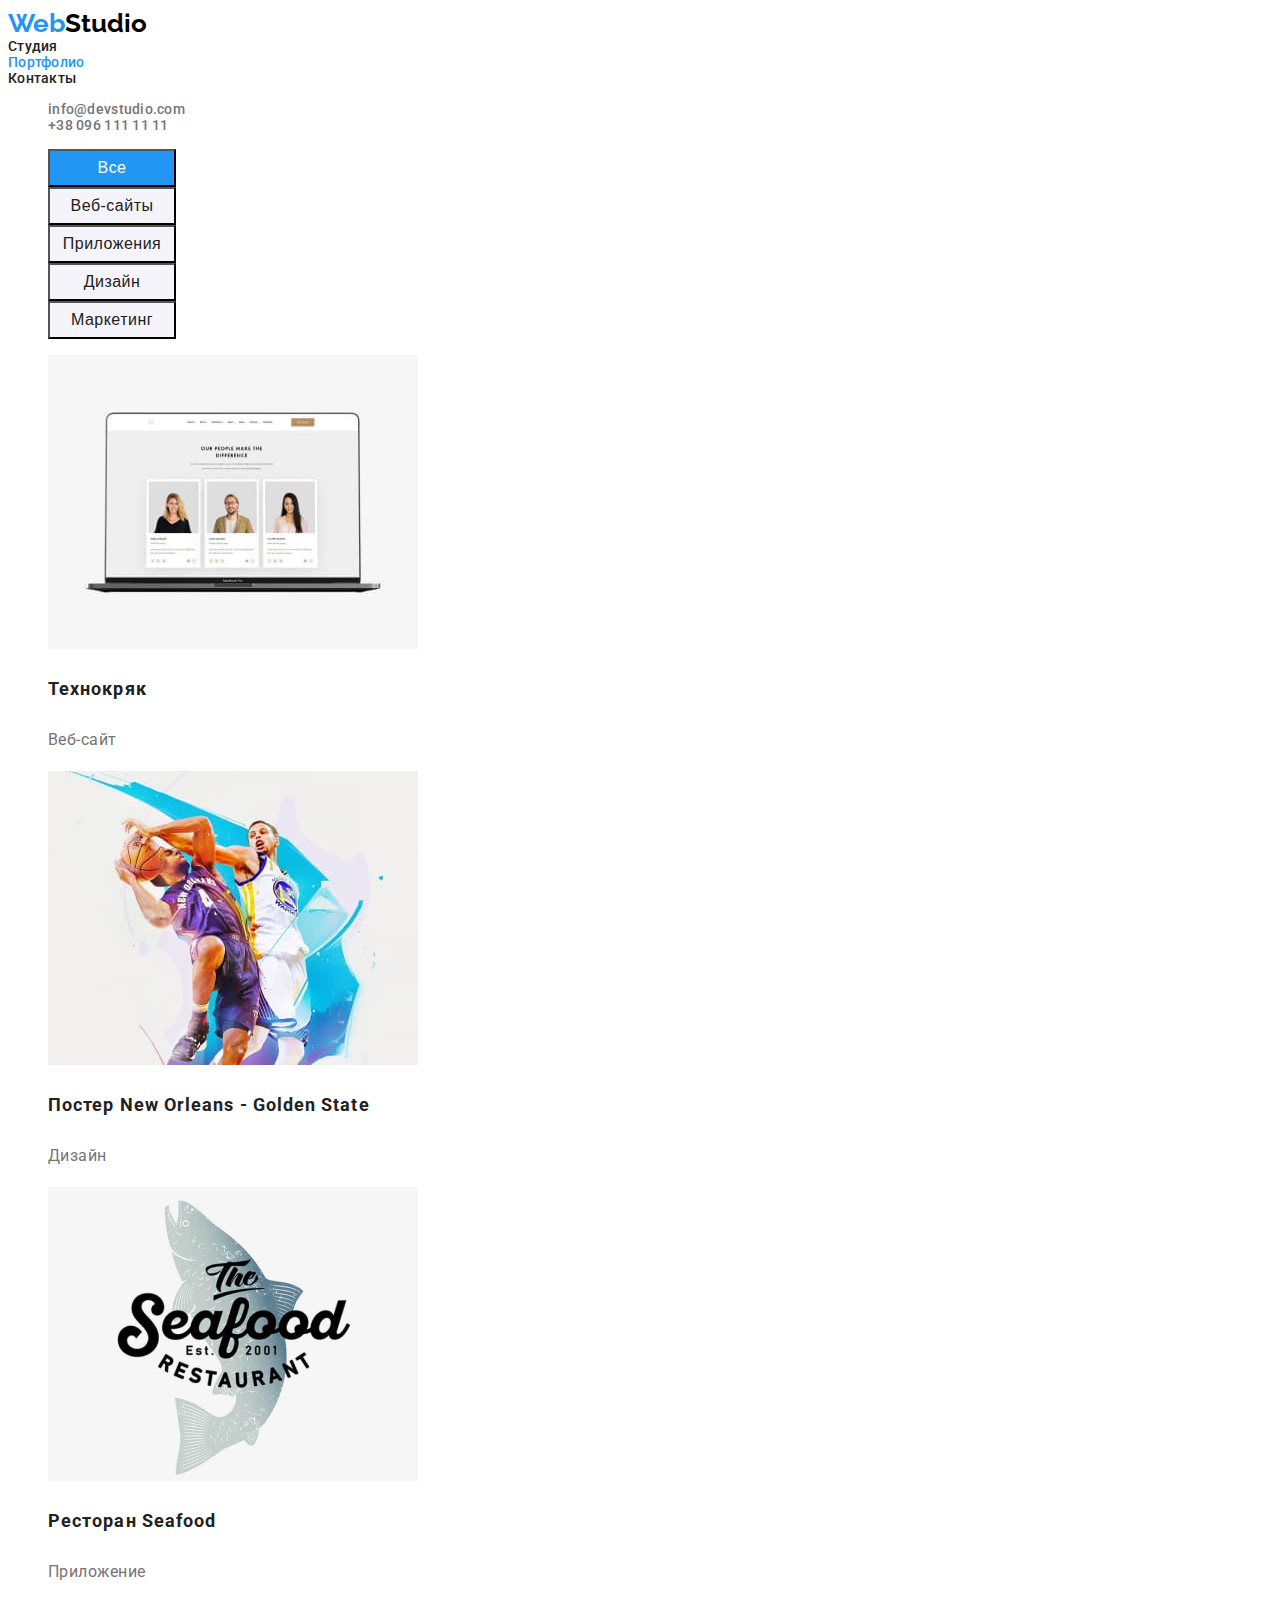
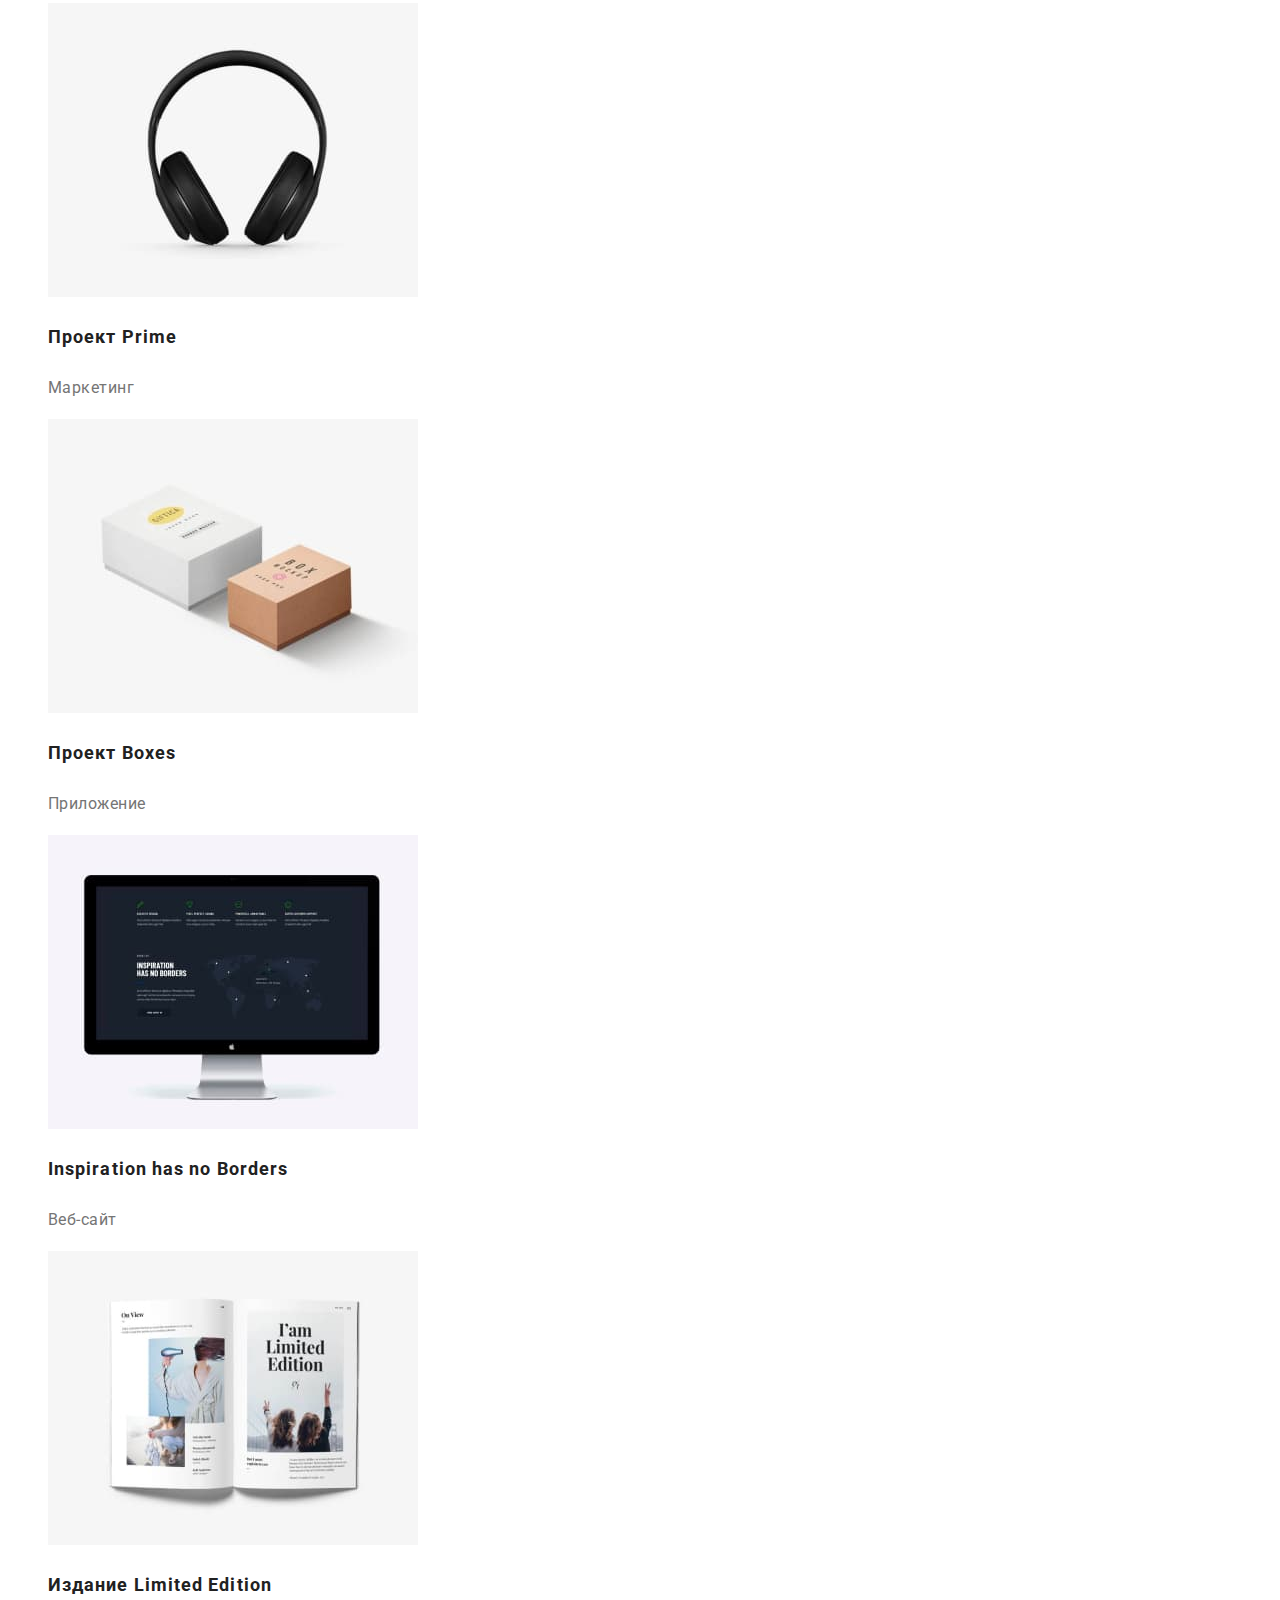
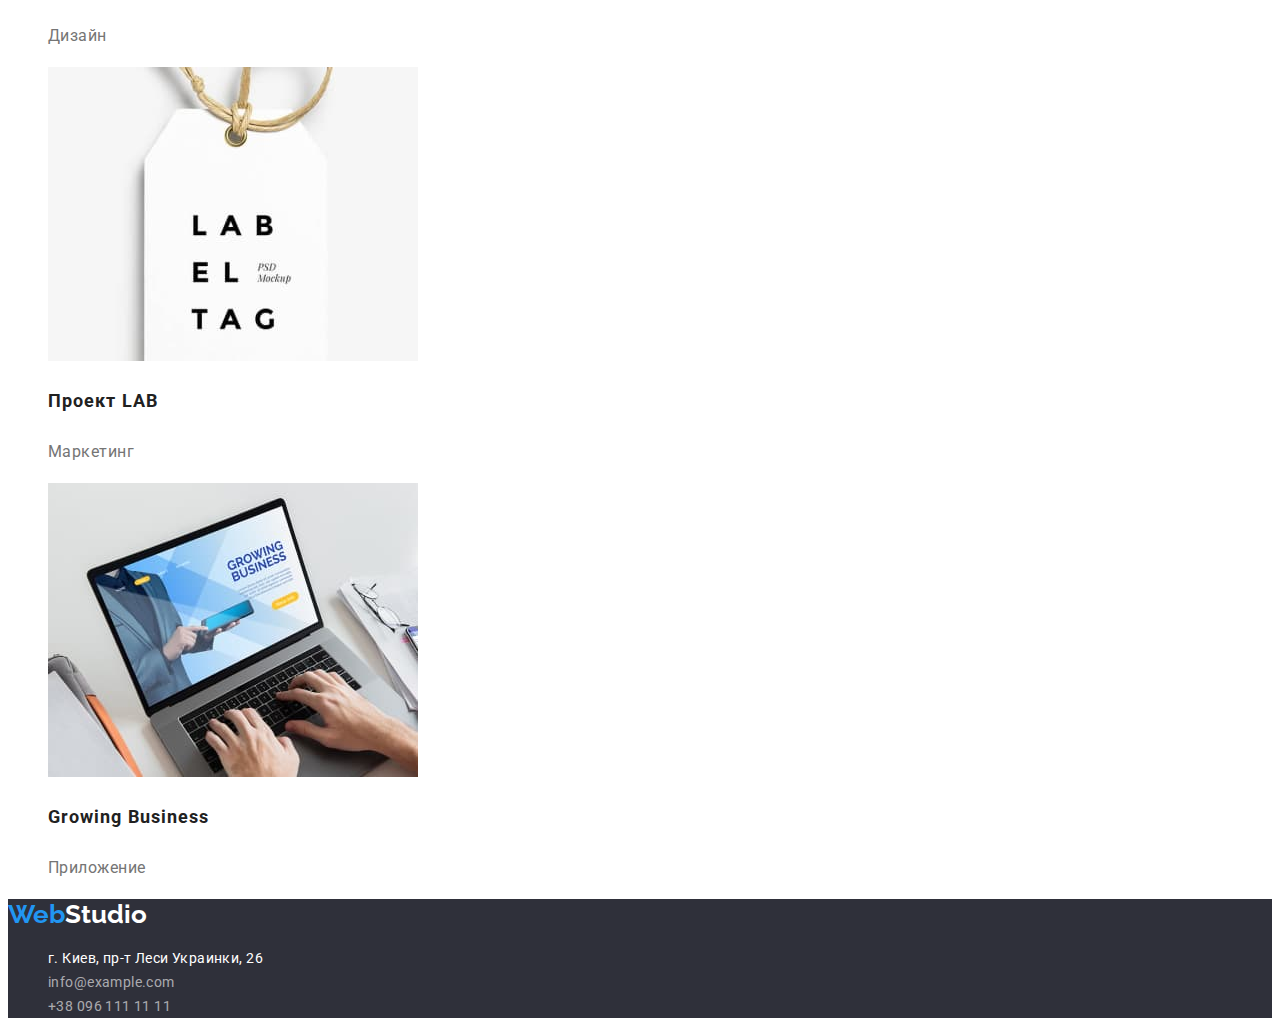
==== portfolio.html @ 12384aa6 "Initial commit" ====
<!DOCTYPE html>
<html lang="en">

<head>
    <meta charset="UTF-8">
    <meta http-equiv="X-UA-Compatible" content="IE=edge">
    <meta name="viewport" content="width=device-width, initial-scale=1.0">
    <title>Portfolio</title>
    <link rel="stylesheet" href="./css/styles.css" />
    <link rel="preconnect" href="https://fonts.googleapis.com">
    <link rel="preconnect" href="https://fonts.gstatic.com" crossorigin>
    <link href="https://fonts.googleapis.com/css2?family=Raleway:wght@700&family=Roboto:wght@400;500;700;900&display=swap"
        rel="stylesheet">
</head>

<body class="body">
    <!-- Навигационная панель -->
    <header>
        <nav>
            <a href="index.html" class="logo-header">
                <span class="logo-header-half1">Web</span><span class="logo-header-half2">Studio</span>
            </a>
            <ul class="nav-list">
                <li>
                    <a href="index.html" class="nav-item">Студия</a>
                </li>
                <li>
                    <a href="portfolio.html" class="nav-item"><span class="nav-focus-portfolio">Портфолио</span></a>
                </li>
                <li>
                    <a href="" class="nav-item">Контакты</a>
                </li>
            </ul>
        </nav>
        <ul class="header-address">
            <li>
                <a href="mailto:info@devstudio.com" class="header-address-item">info@devstudio.com</a>
            </li>
            <li>
                <a href="tel:+380961111111" class="header-address-item">+38 096 111 11 11</a>
            </li>
        </ul>
    </header>
    <main>
        <!-- Разделы -->
        <section>    
            <ul class="button-list">
                <li>
                    <button type="button" class="button-list-item1">
                        <span class="button-list-item-text1">Все</span>
                    </button>
                </li>
                <li>
                    <button type="button" class="button-list-item">
                        <span class="button-list-item-text">Веб-сайты</span>
                    </button>
                </li>
                <li>
                    <button type="button" class="button-list-item">
                        <span class="button-list-item-text">Приложения</span>
                    </button>
                </li>
                <li>
                    <button type="button" class="button-list-item">
                        <span class="button-list-item-text">Дизайн</span>
                    </button>
                </li>
                <li>
                    <button type="button" class="button-list-item">
                        <span class="button-list-item-text">Маркетинг</span>
                    </button>
                </li>
            </ul>
        <!-- HERO -->
            <ul class="hero-img-list">
                <li>
                    <a href="" class="link">
                        <img src="./images/portfolio/poster1.jpg" alt="Технокряк" width="370" height="294" />
                        <h3 class="hero-img-list-item">Технокряк</h3>
                        <p class="hero-img-list-item-desc">Веб-сайт</p>
                    </a>
                </li>
                <li>
                    <a href="" class="link">
                        <img src="./images/portfolio/poster2.jpg" alt="Постер New Orleans - Golden State" width="370"
                            height="294" />
                        <h3 lang="en" class="hero-img-list-item">Постер New Orleans - Golden State</h3>
                        <p class="hero-img-list-item-desc">Дизайн</p>
                    </a>    
                </li>
                <li>
                    <a href="" class="link">
                        <img src="./images/portfolio/poster3.jpg" alt="Ресторан Seafood" width="370" height="294" />
                        <h3 lang="en" class="hero-img-list-item">Ресторан Seafood</h3>
                        <p class="hero-img-list-item-desc">Приложение</p>
                    </a>
                </li>
                <li>
                    <a href="" class="link">
                        <img src="./images/portfolio/poster4.jpg" alt="Проект Prime" width="370" height="294" />
                        <h3 lang="en" class="hero-img-list-item">Проект Prime</h3>
                        <p class="hero-img-list-item-desc">Маркетинг</p>
                    </a>
                </li>
                <li>
                    <a href="" class="link">
                        <img src="./images/portfolio/poster5.jpg" alt="Проект Boxes" width="370" height="294" />
                        <h3 lang="en" class="hero-img-list-item">Проект Boxes</h3>
                        <p class="hero-img-list-item-desc">Приложение</p>
                    </a>
                </li>
                <li>
                    <a href="" class="link">
                        <img src="./images/portfolio/poster6.jpg" alt="Inspiration has no Borders" width="370"
                            height="294" />
                        <h3 lang="en" class="hero-img-list-item">Inspiration has no Borders</h3>
                        <p class="hero-img-list-item-desc">Веб-сайт</p>
                    </a>
                </li>
                <li>
                    <a href="" class="link">
                        <img src="./images/portfolio/poster7.jpg" alt="Издание Limited Edition" width="370" height="294" />
                        <h3 lang="en" class="hero-img-list-item">Издание Limited Edition</h3>
                        <p class="hero-img-list-item-desc">Дизайн</p>
                    </a>
                </li>
                <li>
                    <a href="" class="link">
                        <img src="./images/portfolio/poster8.jpg" alt="Проект LAB" width="370" height="294" />
                        <h3 lang="en" class="hero-img-list-item">Проект LAB</h3>
                        <p class="hero-img-list-item-desc">Маркетинг</p>
                    </a>
                </li>
                <li>
                    <a href="" class="link">
                        <img src="./images/portfolio/poster9.jpg" alt="Growing Business" width="370" height="294" />
                        <h3 lang="en" class="hero-img-list-item">Growing Business</h3>
                        <p class="hero-img-list-item-desc">Приложение</p>
                    </a>
                </li>
            </ul>
        </section>
    </main>
    <footer class="footer">
        <a href="" class="logo-footer">
            <span class="logo-footer-half1">Web</span><span class="logo-footer-half2">Studio</span>
        </a>
        <address>
            <ul class="footer-list">
                <li class="footer-list-item">
                    <a href="https://goo.gl/maps/MEoNGuuaQragfdpd9" target="_blank" rel="noopener noreferrer"
                        class="footer-address-item1">
                        г. Киев, пр-т Леси Украинки, 26
                    </a>
                </li>
                <li class="footer-list-item">
                    <a href="mailto:info@example.com" class="footer-address-item2">info@example.com</a>
                </li>
                <li class="footer-list-item">
                    <a href="tel:+380961111111" class="footer-address-item3">+38 096 111 11 11</a>
                </li>
            </ul>
        </address>
    </footer>
</body>

</html>
---- css/styles.css ----
:root {
    --primary-font-family: 'Roboto', sans-serif;
    --secondary-font-family: 'Raleway', sans-serif;
    --primary-text-color-theme-dark: #000000;
    --secondary-text-color-theme-dark: #212121;
    --primary-text-color-theme-light: #757575;
    --secondary-text-color-theme-light: #303030;
    --background-color-theme: #2F303A;
    --background-color-theme-light: #F5F4FA;
    --accent-color: #2196F3;
    --modal-button-hov-foc-color: #188CE8;
    --primary-title-color-theme-light: #FFFFFF;
    --footer-address-color: 255, 255, 255;
}

.link{
    text-decoration: none;
}

.body{
    font-family: var(--primary-font-family);
}

/* HEADER */
.logo-header{
    font-family: var(--secondary-font-family);
    font-weight: 700;
    font-size: 26px;
    line-height: 1.2;
    text-decoration: none;
}

.logo-header-half1{
    color: var(--accent-color);
}

.logo-header-half2{
    color: var(--primary-text-color-theme-dark);
}

.nav-list{
    font-weight: 500;
    font-size: 14px;
    line-height: 1.14;
    letter-spacing: 0.02em;
    list-style: none;
    display: inline;
}

.nav-item{
    text-decoration: none;
    color: var(--secondary-text-color-theme-dark);
}

.nav-item:hover,
.nav-item:focus{
    color: var(--accent-color);
}

.header-address{
    font-weight: 500;
    font-size: 14px;
    line-height: 1ю14;
    letter-spacing: 0.02em;
    list-style: none;
}

.header-address-item{
    text-decoration: none;
    color: var(--primary-text-color-theme-light);
}

.header-address-item:hover,
.header-address-item:focus{
    color: var(--accent-color);
}

/* HERO */
.hero{
    background-color: var(--background-color-theme);
    text-align: center;
}

.hero-title{
    color: var(--primary-title-color-theme-light);
    font-style: normal;
    font-weight: 900;
    font-size: 44px;
    line-height: 1.36;
    text-align: center;
    letter-spacing: 0.06em;
}

.modal-button{
    width: 200px;
    height: 50px;
    left: 700px;
    top: 430px;
    background-color: var(--accent-color);
}

.modal-button-text{
    color: var(--primary-title-color-theme-light);
    font-style: normal;
    font-weight: 700;
    font-size: 16px;
    line-height: 1.875;
}

.modal-button:hover,
.modal-button:focus{
    background-color: var(--modal-button-hov-foc-color);
}

/* ABOUT */
.about-list{
    list-style: none;
    display: inline;
}

.about-list-item{
    font-weight: 700;
    font-size: 14px;
    line-height: 1.14;
    letter-spacing: 0.03em;
    color: var(--secondary-text-color-theme-dark);
}

.about-list-item-desc{
    font-weight: 400;
    font-size: 14px;
    line-height: 1.72;    
    letter-spacing: 0.03em;
    color: var(--primary-text-color-theme-light);
}

.about-title{
    font-weight: 700;
    font-size: 36px;
    line-height: 1.17;
    text-align: center;
    letter-spacing: 0.03em;
}

.about-img-list{
    list-style: none;
    display: inline;
}

/* OUR TEAM */
.our-team{
    background-color: var(--background-color-theme-light);
}

.our-team-title{
    font-weight: 700;
    font-size: 36px;
    line-height: 1.17;
    text-align: center;
    letter-spacing: 0.03em;
    color: var(--secondary-text-color-theme-dark);
}

.our-team-img-list{
    list-style: none;
    display: inline;
}

.our-team-img-list-item{
    font-weight: 500;
    font-size: 16px;
    line-height: 1.19;
    letter-spacing: 0.03em;
    color: var(--secondary-text-color-theme-dark);
    text-align: center;
}

.our-team-img-list-item-desc{
    font-weight: 400;
    font-size: 16px;
    line-height: 1.19;
    letter-spacing: 0.03em;
    color: var(--primary-text-color-theme-light);
    text-align: center;
}

/* FOOTER */
.footer{
    background: var(--background-color-theme);
}

.logo-footer {
    font-family: 'Raleway';
    font-weight: 700;
    font-size: 26px;
    line-height: 1.2;
    text-decoration: none;
}

.logo-footer-half1 {
    color: var(--accent-color);
}

.logo-footer-half2 {
    color: var(--primary-title-color-theme-light);
}

.footer-list{
    list-style: none;
}

.footer-list-item{
    font-weight: 400;
    font-size: 14px;
    line-height: 1.72;
    letter-spacing: 0.03em;
}

.footer-address-item1{
    font-style: normal;
    font-weight: 400;
    font-size: 14px;
    line-height: 1.72;
    letter-spacing: 0.03em;
    text-decoration: none;
    color: var(--primary-title-color-theme-light);
}

.footer-address-item2{
    font-style: normal;
    font-weight: 400;
    font-size: 14px;
    line-height: 1.72;
    letter-spacing: 0.03em;
    color: rgba(var(--footer-address-color), 0.6);
    text-decoration: none;
}

.footer-address-item3{
    font-style: normal;
    font-weight: 400;
    font-size: 14px;
    line-height: 1.72;
    letter-spacing: 0.03em;
    color: rgba(var(--footer-address-color), 0.6);
    text-decoration: none;
}

.footer-address-item1:hover,
.footer-address-item1:focus {
    color: var(--accent-color);
}

.footer-address-item2:hover,
.footer-address-item2:focus {
    color: var(--primary-title-color-theme-light);
}

.footer-address-item3:hover,
.footer-address-item3:focus {
    color: var(--primary-title-color-theme-light);
}

.button-list{
    list-style: none;
}

.button-list-item{
    width: 128px;
    height: 38px;
    left: 576px;
    top: 174px;
    background-color: var(--background-color-theme-light);
    font-weight: 500;
    font-size: 16px;
    line-height: 1.63;
    text-align: center;
    letter-spacing: 0.03em;
    color: var(--secondary-text-color-theme-dark);
}

.button-list-item:hover,
.button-list-item:focus{
    background-color: var(--accent-color);
    color: var(--secondary-text-color-theme-dark);
}

.button-list-item1 {
    width: 128px;
    height: 38px;
    left: 576px;
    top: 174px;
    background-color: var(--accent-color);
}

.button-list-item-text1 {
    font-weight: 500;
    font-size: 16px;
    line-height: 1.63;
    text-align: center;
    letter-spacing: 0.03em;
    color: var(--primary-title-color-theme-light);
}

.button-list-item-text{
    font-style: normal;
    font-weight: 500;
    font-size: 16px;
    line-height: 1.625;
    text-align: center;
    letter-spacing: 0.03em;
    color: var(--secondary-text-color-theme-dark);

}

.button-list-item-text:hover,
.button-list-item-text:focus {
    color: var(--primary-title-color-theme-light);
}

.hero-img-list{
    list-style: none;
}

.hero-img-list-item{
    font-weight: 700;
    font-size: 18px;
    line-height: 2;
    letter-spacing: 0.06em;
    color: var(--secondary-text-color-theme-dark);
}

.hero-img-list-item-desc{
    font-weight: 400;
    font-size: 16px;
    line-height: 1.875;
    letter-spacing: 0.03em;
    color: var(--primary-text-color-theme-light);
}

.nav-focus-studio{
    color: var(--accent-color);
}

.nav-focus-portfolio{
    color: var(--accent-color);
}
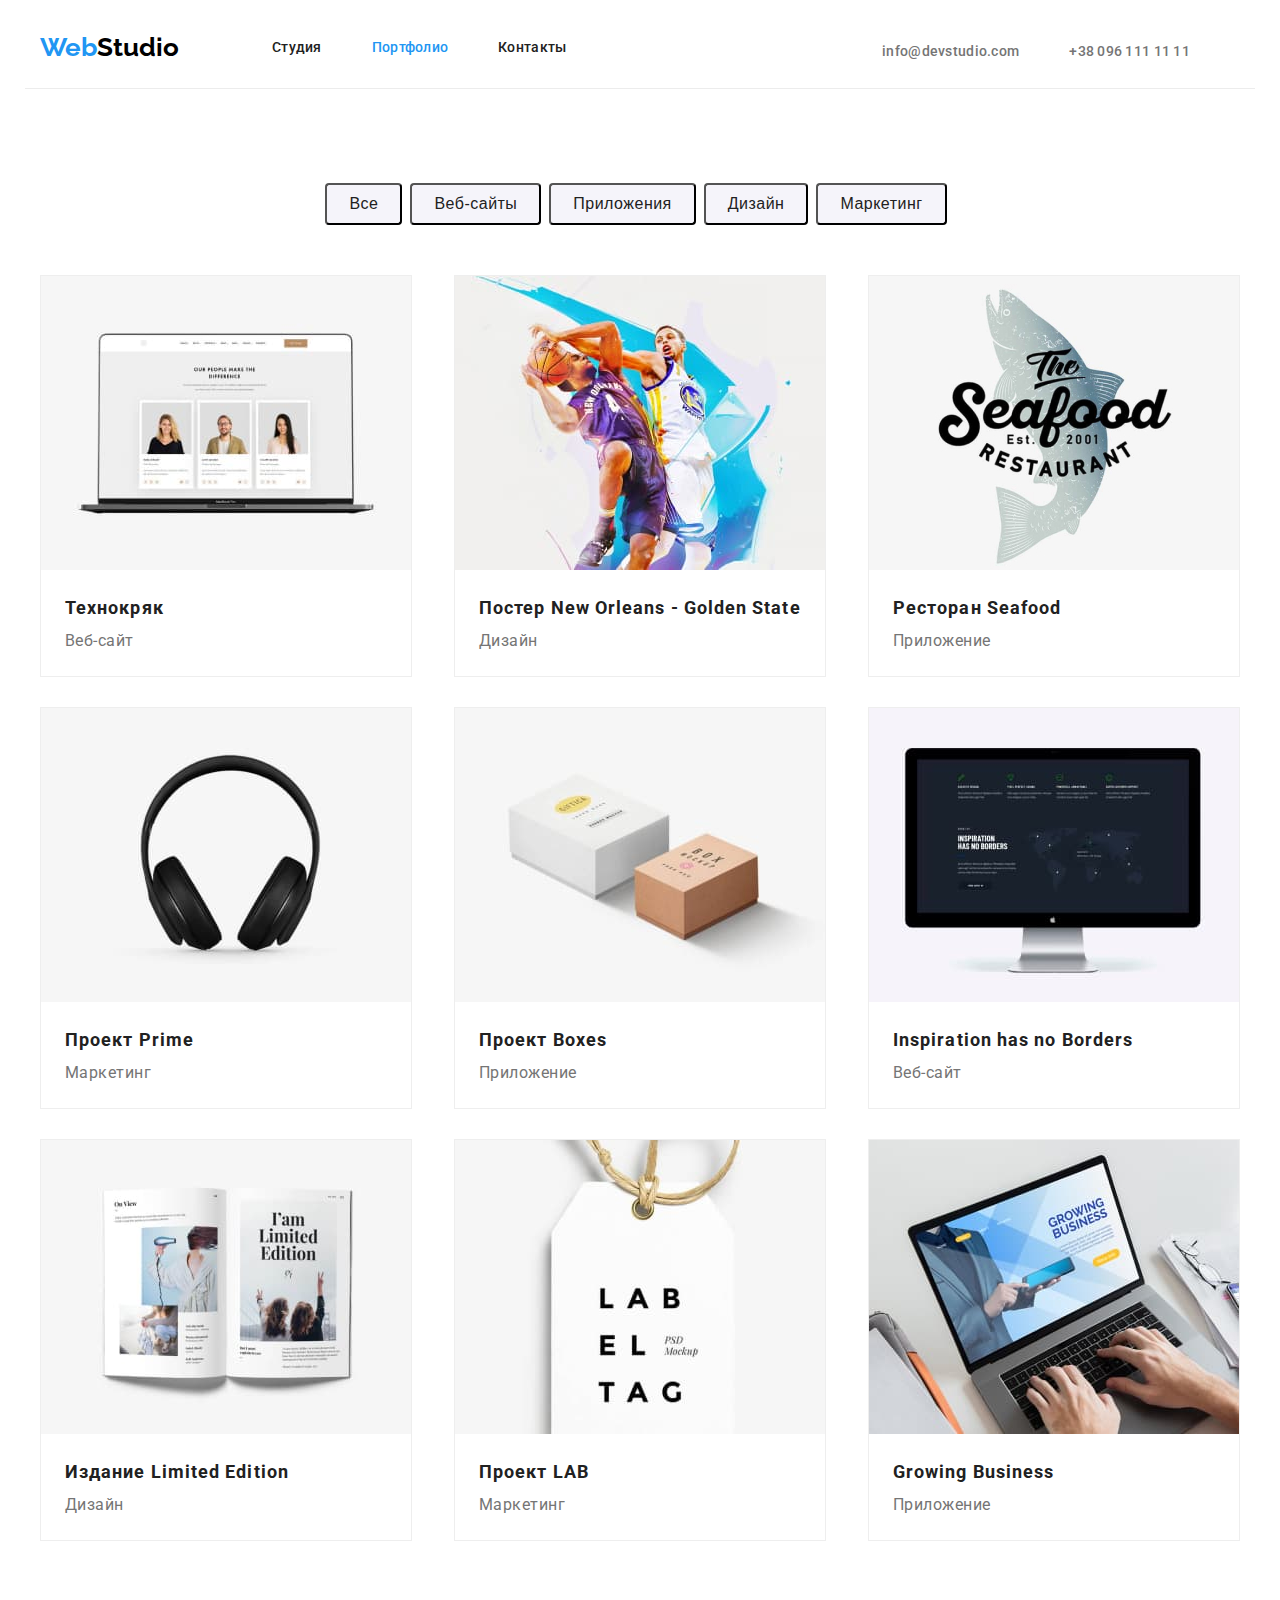
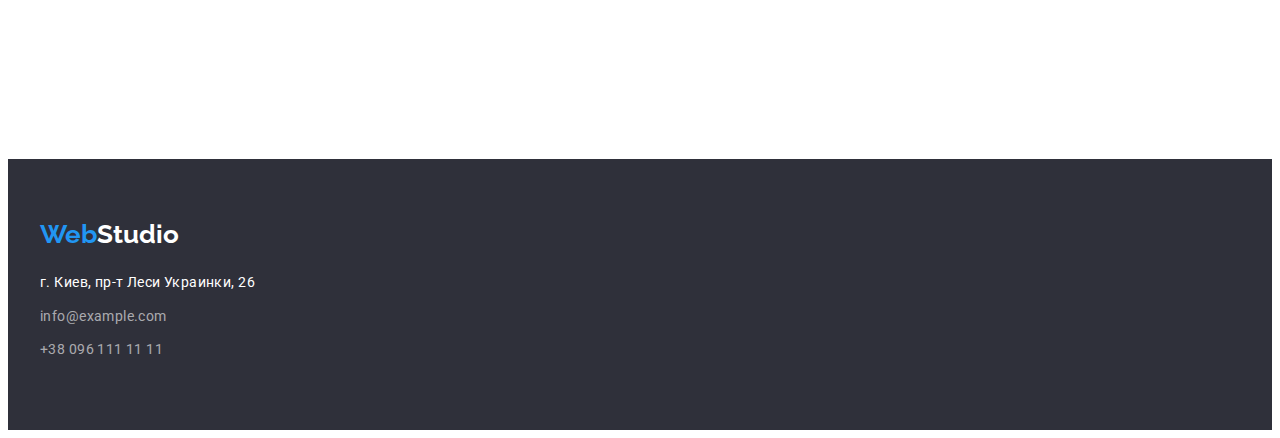
==== commit f3099360: "hw03" ====
--- a/portfolio.html
+++ b/portfolio.html
@@ -15,152 +15,158 @@
 
 <body class="body">
     <!-- Навигационная панель -->
-    <header>
-        <nav>
-            <a href="index.html" class="logo-header">
-                <span class="logo-header-half1">Web</span><span class="logo-header-half2">Studio</span>
-            </a>
-            <ul class="nav-list">
+    <header class="header">
+        <div class="container header-container">
+            <nav class="navigation">
+                <a href="index.html" class="logo-header">
+                    <span class="logo-header-half1">Web</span><span class="logo-header-half2">Studio</span>
+                </a>
+                <ul class="nav-list">
+                    <li>
+                        <a href="index.html" class="nav-item">Студия</a>
+                    </li>
+                    <li>
+                        <a href="portfolio.html" class="nav-item"><span class="nav-focus-portfolio">Портфолио</span></a>
+                    </li>
+                    <li>
+                        <a href="" class="nav-item">Контакты</a>
+                    </li>
+                </ul>
+            </nav>
+            <ul class="header-address">
                 <li>
-                    <a href="index.html" class="nav-item">Студия</a>
+                    <a href="mailto:info@devstudio.com" class="header-address-item">info@devstudio.com</a>
                 </li>
                 <li>
-                    <a href="portfolio.html" class="nav-item"><span class="nav-focus-portfolio">Портфолио</span></a>
-                </li>
-                <li>
-                    <a href="" class="nav-item">Контакты</a>
+                    <a href="tel:+380961111111" class="header-address-item">+38 096 111 11 11</a>
                 </li>
             </ul>
-        </nav>
-        <ul class="header-address">
-            <li>
-                <a href="mailto:info@devstudio.com" class="header-address-item">info@devstudio.com</a>
-            </li>
-            <li>
-                <a href="tel:+380961111111" class="header-address-item">+38 096 111 11 11</a>
-            </li>
-        </ul>
+        </div>
     </header>
     <main>
-        <!-- Разделы -->
-        <section>    
-            <ul class="button-list">
-                <li>
-                    <button type="button" class="button-list-item1">
-                        <span class="button-list-item-text1">Все</span>
-                    </button>
-                </li>
-                <li>
-                    <button type="button" class="button-list-item">
-                        <span class="button-list-item-text">Веб-сайты</span>
-                    </button>
-                </li>
-                <li>
-                    <button type="button" class="button-list-item">
-                        <span class="button-list-item-text">Приложения</span>
-                    </button>
-                </li>
-                <li>
-                    <button type="button" class="button-list-item">
-                        <span class="button-list-item-text">Дизайн</span>
-                    </button>
-                </li>
-                <li>
-                    <button type="button" class="button-list-item">
-                        <span class="button-list-item-text">Маркетинг</span>
-                    </button>
-                </li>
-            </ul>
         <!-- HERO -->
-            <ul class="hero-img-list">
-                <li>
-                    <a href="" class="link">
-                        <img src="./images/portfolio/poster1.jpg" alt="Технокряк" width="370" height="294" />
-                        <h3 class="hero-img-list-item">Технокряк</h3>
-                        <p class="hero-img-list-item-desc">Веб-сайт</p>
-                    </a>
-                </li>
-                <li>
-                    <a href="" class="link">
-                        <img src="./images/portfolio/poster2.jpg" alt="Постер New Orleans - Golden State" width="370"
-                            height="294" />
-                        <h3 lang="en" class="hero-img-list-item">Постер New Orleans - Golden State</h3>
-                        <p class="hero-img-list-item-desc">Дизайн</p>
-                    </a>    
-                </li>
-                <li>
-                    <a href="" class="link">
-                        <img src="./images/portfolio/poster3.jpg" alt="Ресторан Seafood" width="370" height="294" />
-                        <h3 lang="en" class="hero-img-list-item">Ресторан Seafood</h3>
-                        <p class="hero-img-list-item-desc">Приложение</p>
-                    </a>
-                </li>
-                <li>
-                    <a href="" class="link">
-                        <img src="./images/portfolio/poster4.jpg" alt="Проект Prime" width="370" height="294" />
-                        <h3 lang="en" class="hero-img-list-item">Проект Prime</h3>
-                        <p class="hero-img-list-item-desc">Маркетинг</p>
-                    </a>
-                </li>
-                <li>
-                    <a href="" class="link">
-                        <img src="./images/portfolio/poster5.jpg" alt="Проект Boxes" width="370" height="294" />
-                        <h3 lang="en" class="hero-img-list-item">Проект Boxes</h3>
-                        <p class="hero-img-list-item-desc">Приложение</p>
-                    </a>
-                </li>
-                <li>
-                    <a href="" class="link">
-                        <img src="./images/portfolio/poster6.jpg" alt="Inspiration has no Borders" width="370"
-                            height="294" />
-                        <h3 lang="en" class="hero-img-list-item">Inspiration has no Borders</h3>
-                        <p class="hero-img-list-item-desc">Веб-сайт</p>
-                    </a>
-                </li>
-                <li>
-                    <a href="" class="link">
-                        <img src="./images/portfolio/poster7.jpg" alt="Издание Limited Edition" width="370" height="294" />
-                        <h3 lang="en" class="hero-img-list-item">Издание Limited Edition</h3>
-                        <p class="hero-img-list-item-desc">Дизайн</p>
-                    </a>
-                </li>
-                <li>
-                    <a href="" class="link">
-                        <img src="./images/portfolio/poster8.jpg" alt="Проект LAB" width="370" height="294" />
-                        <h3 lang="en" class="hero-img-list-item">Проект LAB</h3>
-                        <p class="hero-img-list-item-desc">Маркетинг</p>
-                    </a>
-                </li>
-                <li>
-                    <a href="" class="link">
-                        <img src="./images/portfolio/poster9.jpg" alt="Growing Business" width="370" height="294" />
-                        <h3 lang="en" class="hero-img-list-item">Growing Business</h3>
-                        <p class="hero-img-list-item-desc">Приложение</p>
-                    </a>
-                </li>
-            </ul>
+        <section> 
+            <div class="container hero-container">   
+                <ul class="button-list">
+                    <li>
+                        <button type="button" class="button-list-item">
+                            Все
+                        </button>
+                    </li>
+                    <li>
+                        <button type="button" class="button-list-item">
+                            Веб-сайты
+                        </button>
+                    </li>
+                    <li>
+                        <button type="button" class="button-list-item">
+                            Приложения
+                        </button>
+                    </li>
+                    <li>
+                        <button type="button" class="button-list-item">
+                            Дизайн
+                        </button>
+                    </li>
+                    <li>
+                        <button type="button" class="button-list-item">
+                            Маркетинг
+                        </button>
+                    </li>
+                </ul>
+                
+                <ul class="hero-img-list">
+                    <li class="portfolio-example">
+                        <a href="" class="link">
+                            <img src="./images/portfolio/poster1.jpg" alt="Технокряк" width="370" height="294" />
+                            <h3 class="hero-img-list-item">Технокряк</h3>
+                            <p class="hero-img-list-item-desc">Веб-сайт</p>
+                        </a>
+                    </li>
+                    <li class="portfolio-example">
+                        <a href="" class="link">
+                            <img src="./images/portfolio/poster2.jpg" alt="Постер New Orleans - Golden State" width="370"
+                                height="294" />
+                            <h3 lang="en" class="hero-img-list-item">Постер New Orleans - Golden State</h3>
+                            <p class="hero-img-list-item-desc">Дизайн</p>
+                        </a>    
+                    </li>
+                    <li class="portfolio-example">
+                        <a href="" class="link">
+                            <img src="./images/portfolio/poster3.jpg" alt="Ресторан Seafood" width="370" height="294" />
+                            <h3 lang="en" class="hero-img-list-item">Ресторан Seafood</h3>
+                            <p class="hero-img-list-item-desc">Приложение</p>
+                        </a>
+                    </li>
+                    <li class="portfolio-example">
+                        <a href="" class="link">
+                            <img src="./images/portfolio/poster4.jpg" alt="Проект Prime" width="370" height="294" />
+                            <h3 lang="en" class="hero-img-list-item">Проект Prime</h3>
+                            <p class="hero-img-list-item-desc">Маркетинг</p>
+                        </a>
+                    </li>
+                    <li class="portfolio-example">
+                        <a href="" class="link">
+                            <img src="./images/portfolio/poster5.jpg" alt="Проект Boxes" width="370" height="294" />
+                            <h3 lang="en" class="hero-img-list-item">Проект Boxes</h3>
+                            <p class="hero-img-list-item-desc">Приложение</p>
+                        </a>
+                    </li>
+                    <li class="portfolio-example">
+                        <a href="" class="link">
+                            <img src="./images/portfolio/poster6.jpg" alt="Inspiration has no Borders" width="370"
+                                height="294" />
+                            <h3 lang="en" class="hero-img-list-item">Inspiration has no Borders</h3>
+                            <p class="hero-img-list-item-desc">Веб-сайт</p>
+                        </a>
+                    </li>
+                    <li class="portfolio-example">
+                        <a href="" class="link">
+                            <img src="./images/portfolio/poster7.jpg" alt="Издание Limited Edition" width="370" height="294" />
+                            <h3 lang="en" class="hero-img-list-item">Издание Limited Edition</h3>
+                            <p class="hero-img-list-item-desc">Дизайн</p>
+                        </a>
+                    </li>
+                    <li class="portfolio-example">
+                        <a href="" class="link">
+                            <img src="./images/portfolio/poster8.jpg" alt="Проект LAB" width="370" height="294" />
+                            <h3 lang="en" class="hero-img-list-item">Проект LAB</h3>
+                            <p class="hero-img-list-item-desc">Маркетинг</p>
+                        </a>
+                    </li>
+                    <li class="portfolio-example">
+                        <a href="" class="link">
+                            <img src="./images/portfolio/poster9.jpg" alt="Growing Business" width="370" height="294" />
+                            <h3 lang="en" class="hero-img-list-item">Growing Business</h3>
+                            <p class="hero-img-list-item-desc">Приложение</p>
+                        </a>
+                    </li>
+                </ul>
+            </div>
         </section>
     </main>
     <footer class="footer">
-        <a href="" class="logo-footer">
-            <span class="logo-footer-half1">Web</span><span class="logo-footer-half2">Studio</span>
-        </a>
-        <address>
-            <ul class="footer-list">
-                <li class="footer-list-item">
-                    <a href="https://goo.gl/maps/MEoNGuuaQragfdpd9" target="_blank" rel="noopener noreferrer"
-                        class="footer-address-item1">
-                        г. Киев, пр-т Леси Украинки, 26
-                    </a>
-                </li>
-                <li class="footer-list-item">
-                    <a href="mailto:info@example.com" class="footer-address-item2">info@example.com</a>
-                </li>
-                <li class="footer-list-item">
-                    <a href="tel:+380961111111" class="footer-address-item3">+38 096 111 11 11</a>
-                </li>
-            </ul>
-        </address>
+        <div class="container footer-container">
+            <a href="" class="logo-footer">
+                <span class="logo-footer-half1">Web</span><span class="logo-footer-half2">Studio</span>
+            </a>
+            <address>
+                <ul class="footer-list">
+                    <li class="footer-list-item">
+                        <a href="https://goo.gl/maps/MEoNGuuaQragfdpd9" target="_blank" rel="noopener noreferrer"
+                            class="footer-address-item1">
+                            г. Киев, пр-т Леси Украинки, 26
+                        </a>
+                    </li>
+                    <li class="footer-list-item">
+                        <a href="mailto:info@example.com" class="footer-address-item2">info@example.com</a>
+                    </li>
+                    <li class="footer-list-item">
+                        <a href="tel:+380961111111" class="footer-address-item3">+38 096 111 11 11</a>
+                    </li>
+                </ul>
+            </address>
+        </div>
     </footer>
 </body>
 
--- a/css/styles.css
+++ b/css/styles.css
@@ -13,93 +13,152 @@
     --footer-address-color: 255, 255, 255;
 }
 
-.link{
-    text-decoration: none;
-}
-
-.body{
+h1,
+h2,
+h3,
+h4,
+h5,
+h6,
+p {
+    margin-top: 0;
+    margin-bottom: 0;
+}
+
+ul,
+ol {
+    margin-top: 0;
+    margin-bottom: 0;
+    padding-left: 0;
+}
+
+img {
+    display: block;
+}
+
+.container {
+    width: 1200px;
+    padding-left: 15px;
+    padding-right: 15px;
+    margin-left: auto;
+    margin-right: auto;
+}
+
+.link {
+    text-decoration: none;
+}
+
+.body {
     font-family: var(--primary-font-family);
 }
 
 /* HEADER */
-.logo-header{
+.header-container{
+    display: flex;
+    max-height: 80px;
+    justify-content: space-between;
+    align-items: baseline;
+    border-bottom: 1px solid #ECECEC;
+    padding-top: 24px;
+    padding-bottom: 25px;
+}
+
+.navigation{
+    display: flex;
+    align-items: center;
+}
+
+.logo-header {
     font-family: var(--secondary-font-family);
     font-weight: 700;
     font-size: 26px;
     line-height: 1.2;
     text-decoration: none;
-}
-
-.logo-header-half1{
-    color: var(--accent-color);
-}
-
-.logo-header-half2{
+    margin-right: 93px;
+}
+
+.logo-header-half1 {
+    color: var(--accent-color);
+}
+
+.logo-header-half2 {
     color: var(--primary-text-color-theme-dark);
 }
 
-.nav-list{
+.nav-list {
     font-weight: 500;
     font-size: 14px;
     line-height: 1.14;
     letter-spacing: 0.02em;
     list-style: none;
-    display: inline;
-}
-
-.nav-item{
-    text-decoration: none;
-    color: var(--secondary-text-color-theme-dark);
+    display: flex;
+    align-items: center;
+}
+
+.nav-item {
+    text-decoration: none;
+    color: var(--secondary-text-color-theme-dark);
+    margin-right: 50px;
 }
 
 .nav-item:hover,
-.nav-item:focus{
-    color: var(--accent-color);
-}
-
-.header-address{
+.nav-item:focus {
+    color: var(--accent-color);
+}
+
+.header-address {
     font-weight: 500;
     font-size: 14px;
-    line-height: 1ю14;
+    line-height: 1.14;
     letter-spacing: 0.02em;
     list-style: none;
-}
-
-.header-address-item{
+    display: flex;
+    align-items: center;
+    margin-left: auto;
+}
+
+.header-address-item {
     text-decoration: none;
     color: var(--primary-text-color-theme-light);
+    margin-right: 50px;
 }
 
 .header-address-item:hover,
-.header-address-item:focus{
+.header-address-item:focus {
     color: var(--accent-color);
 }
 
 /* HERO */
-.hero{
+.studio-hero-container{
     background-color: var(--background-color-theme);
     text-align: center;
-}
-
-.hero-title{
+    padding-top: 200px;
+    padding-bottom: 200px;
+}
+
+.hero-title {
     color: var(--primary-title-color-theme-light);
     font-style: normal;
-    font-weight: 900;
     font-size: 44px;
     line-height: 1.36;
     text-align: center;
     letter-spacing: 0.06em;
-}
-
-.modal-button{
+    text-transform: uppercase;
+    max-width: 696px;
+    margin-left: auto;
+    margin-right: auto;
+    margin-bottom: 30px;
+}
+
+.modal-button {
     width: 200px;
     height: 50px;
     left: 700px;
     top: 430px;
     background-color: var(--accent-color);
-}
-
-.modal-button-text{
+    cursor: pointer;
+}
+
+.modal-button-text {
     color: var(--primary-title-color-theme-light);
     font-style: normal;
     font-weight: 700;
@@ -108,33 +167,40 @@
 }
 
 .modal-button:hover,
-.modal-button:focus{
+.modal-button:focus {
     background-color: var(--modal-button-hov-foc-color);
 }
 
 /* ABOUT */
-.about-list{
-    list-style: none;
-    display: inline;
-}
-
-.about-list-item{
+.about-container{
+    padding-top: 94px;
+    padding-bottom: 94px;
+}
+
+.about-list {
+    list-style: none;
+    display: flex;
+    margin-bottom: 94px;
+}
+
+.about-list-item {
     font-weight: 700;
     font-size: 14px;
     line-height: 1.14;
     letter-spacing: 0.03em;
     color: var(--secondary-text-color-theme-dark);
-}
-
-.about-list-item-desc{
-    font-weight: 400;
-    font-size: 14px;
-    line-height: 1.72;    
+    margin-right: 30px;
+}
+
+.about-list-item-desc {
+    font-weight: 400;
+    font-size: 14px;
+    line-height: 1.72;
     letter-spacing: 0.03em;
     color: var(--primary-text-color-theme-light);
 }
 
-.about-title{
+.about-title {
     font-weight: 700;
     font-size: 36px;
     line-height: 1.17;
@@ -142,51 +208,76 @@
     letter-spacing: 0.03em;
 }
 
-.about-img-list{
-    list-style: none;
-    display: inline;
+.about-img-list {
+    list-style: none;
+    display: flex;
+}
+
+.about-img-list-item{
+    margin-right: 30px;
 }
 
 /* OUR TEAM */
-.our-team{
+.our-team-container{
+    padding-top: 94px;
+    padding-bottom: 94px;
+}
+
+.our-team {
     background-color: var(--background-color-theme-light);
 }
 
-.our-team-title{
+.our-team-title {
     font-weight: 700;
     font-size: 36px;
     line-height: 1.17;
     text-align: center;
     letter-spacing: 0.03em;
     color: var(--secondary-text-color-theme-dark);
-}
-
-.our-team-img-list{
-    list-style: none;
-    display: inline;
+    margin-bottom: 50px;
+}
+
+.our-team-img-list {
+    list-style: none;
+    display: flex;
 }
 
 .our-team-img-list-item{
+    margin-right: 30px;
+    background-color: var(--primary-title-color-theme-light);
+    box-shadow: 0px 1px 3px rgb(0 0 0 / 12%), 0px 1px 1px rgb(0 0 0 / 14%), 0px 2px 1px rgb(0 0 0 / 20%);
+    border-radius: 0px 0px 4px 4px;
+}
+
+.our-team-img-list-item-text {
     font-weight: 500;
     font-size: 16px;
     line-height: 1.19;
     letter-spacing: 0.03em;
     color: var(--secondary-text-color-theme-dark);
     text-align: center;
-}
-
-.our-team-img-list-item-desc{
+    margin-top: 30px;
+    margin-bottom: 10px;
+}
+
+.our-team-img-list-item-desc {
     font-weight: 400;
     font-size: 16px;
     line-height: 1.19;
     letter-spacing: 0.03em;
     color: var(--primary-text-color-theme-light);
     text-align: center;
+    margin-bottom: 30px;
 }
 
 /* FOOTER */
-.footer{
+.footer {
     background: var(--background-color-theme);
+}
+
+.footer-container{
+    padding-top: 60px;
+    padding-bottom: 60px;
 }
 
 .logo-footer {
@@ -205,18 +296,20 @@
     color: var(--primary-title-color-theme-light);
 }
 
-.footer-list{
-    list-style: none;
-}
-
-.footer-list-item{
+.footer-list {
+    margin-top: 20px;
+    list-style: none;
+}
+
+.footer-list-item {
     font-weight: 400;
     font-size: 14px;
     line-height: 1.72;
     letter-spacing: 0.03em;
-}
-
-.footer-address-item1{
+    margin-bottom: 9px;
+}
+
+.footer-address-item1 {
     font-style: normal;
     font-weight: 400;
     font-size: 14px;
@@ -226,7 +319,7 @@
     color: var(--primary-title-color-theme-light);
 }
 
-.footer-address-item2{
+.footer-address-item2 {
     font-style: normal;
     font-weight: 400;
     font-size: 14px;
@@ -236,7 +329,7 @@
     text-decoration: none;
 }
 
-.footer-address-item3{
+.footer-address-item3 {
     font-style: normal;
     font-weight: 400;
     font-size: 14px;
@@ -261,15 +354,21 @@
     color: var(--primary-title-color-theme-light);
 }
 
-.button-list{
-    list-style: none;
-}
-
-.button-list-item{
-    width: 128px;
-    height: 38px;
-    left: 576px;
-    top: 174px;
+.hero-container{
+    padding-top: 94px;
+    padding-bottom: 94px;
+    align-items: center;
+    justify-content: center;
+}
+
+.button-list {
+    list-style: none;
+    display: flex;
+    margin-bottom: 50px;
+    justify-content: center;
+}
+
+.button-list-item {
     background-color: var(--background-color-theme-light);
     font-weight: 500;
     font-size: 16px;
@@ -277,71 +376,58 @@
     text-align: center;
     letter-spacing: 0.03em;
     color: var(--secondary-text-color-theme-dark);
+    padding: 6px 22px;
+    border-radius: 4px;
+    cursor: pointer;
+    margin-right: 8px;
 }
 
 .button-list-item:hover,
-.button-list-item:focus{
+.button-list-item:focus {
     background-color: var(--accent-color);
-    color: var(--secondary-text-color-theme-dark);
-}
-
-.button-list-item1 {
-    width: 128px;
-    height: 38px;
-    left: 576px;
-    top: 174px;
-    background-color: var(--accent-color);
-}
-
-.button-list-item-text1 {
-    font-weight: 500;
-    font-size: 16px;
-    line-height: 1.63;
-    text-align: center;
-    letter-spacing: 0.03em;
-    color: var(--primary-title-color-theme-light);
-}
-
-.button-list-item-text{
-    font-style: normal;
-    font-weight: 500;
-    font-size: 16px;
-    line-height: 1.625;
-    text-align: center;
-    letter-spacing: 0.03em;
-    color: var(--secondary-text-color-theme-dark);
-
-}
-
-.button-list-item-text:hover,
-.button-list-item-text:focus {
-    color: var(--primary-title-color-theme-light);
-}
-
-.hero-img-list{
-    list-style: none;
-}
-
-.hero-img-list-item{
+    color: var(--primary-title-color-theme-light);
+}
+
+.hero-img-list {
+    list-style: none;
+    display: flex;
+    flex-wrap: wrap;
+    justify-content: space-between;
+    padding-bottom: 94px;
+}
+
+.portfolio-example{
+    width: 372px;
+    box-sizing: border-box;
+    background: var(--primary-title-color-theme-light);
+    border: 1px solid #EEEEEE;
+    margin-bottom: 30px;
+}
+
+.hero-img-list-item {
     font-weight: 700;
     font-size: 18px;
     line-height: 2;
     letter-spacing: 0.06em;
     color: var(--secondary-text-color-theme-dark);
-}
-
-.hero-img-list-item-desc{
+    padding-left: 24px;
+    padding-top: 20px;
+}
+
+.hero-img-list-item-desc {
     font-weight: 400;
     font-size: 16px;
     line-height: 1.875;
     letter-spacing: 0.03em;
     color: var(--primary-text-color-theme-light);
-}
-
-.nav-focus-studio{
-    color: var(--accent-color);
-}
-
-.nav-focus-portfolio{
+    padding-bottom: 20px;
+    padding-left: 24px;
+}
+
+.nav-focus-studio {
+    color: var(--accent-color);
+}
+
+.nav-focus-portfolio {
     color: var(--accent-color);
 }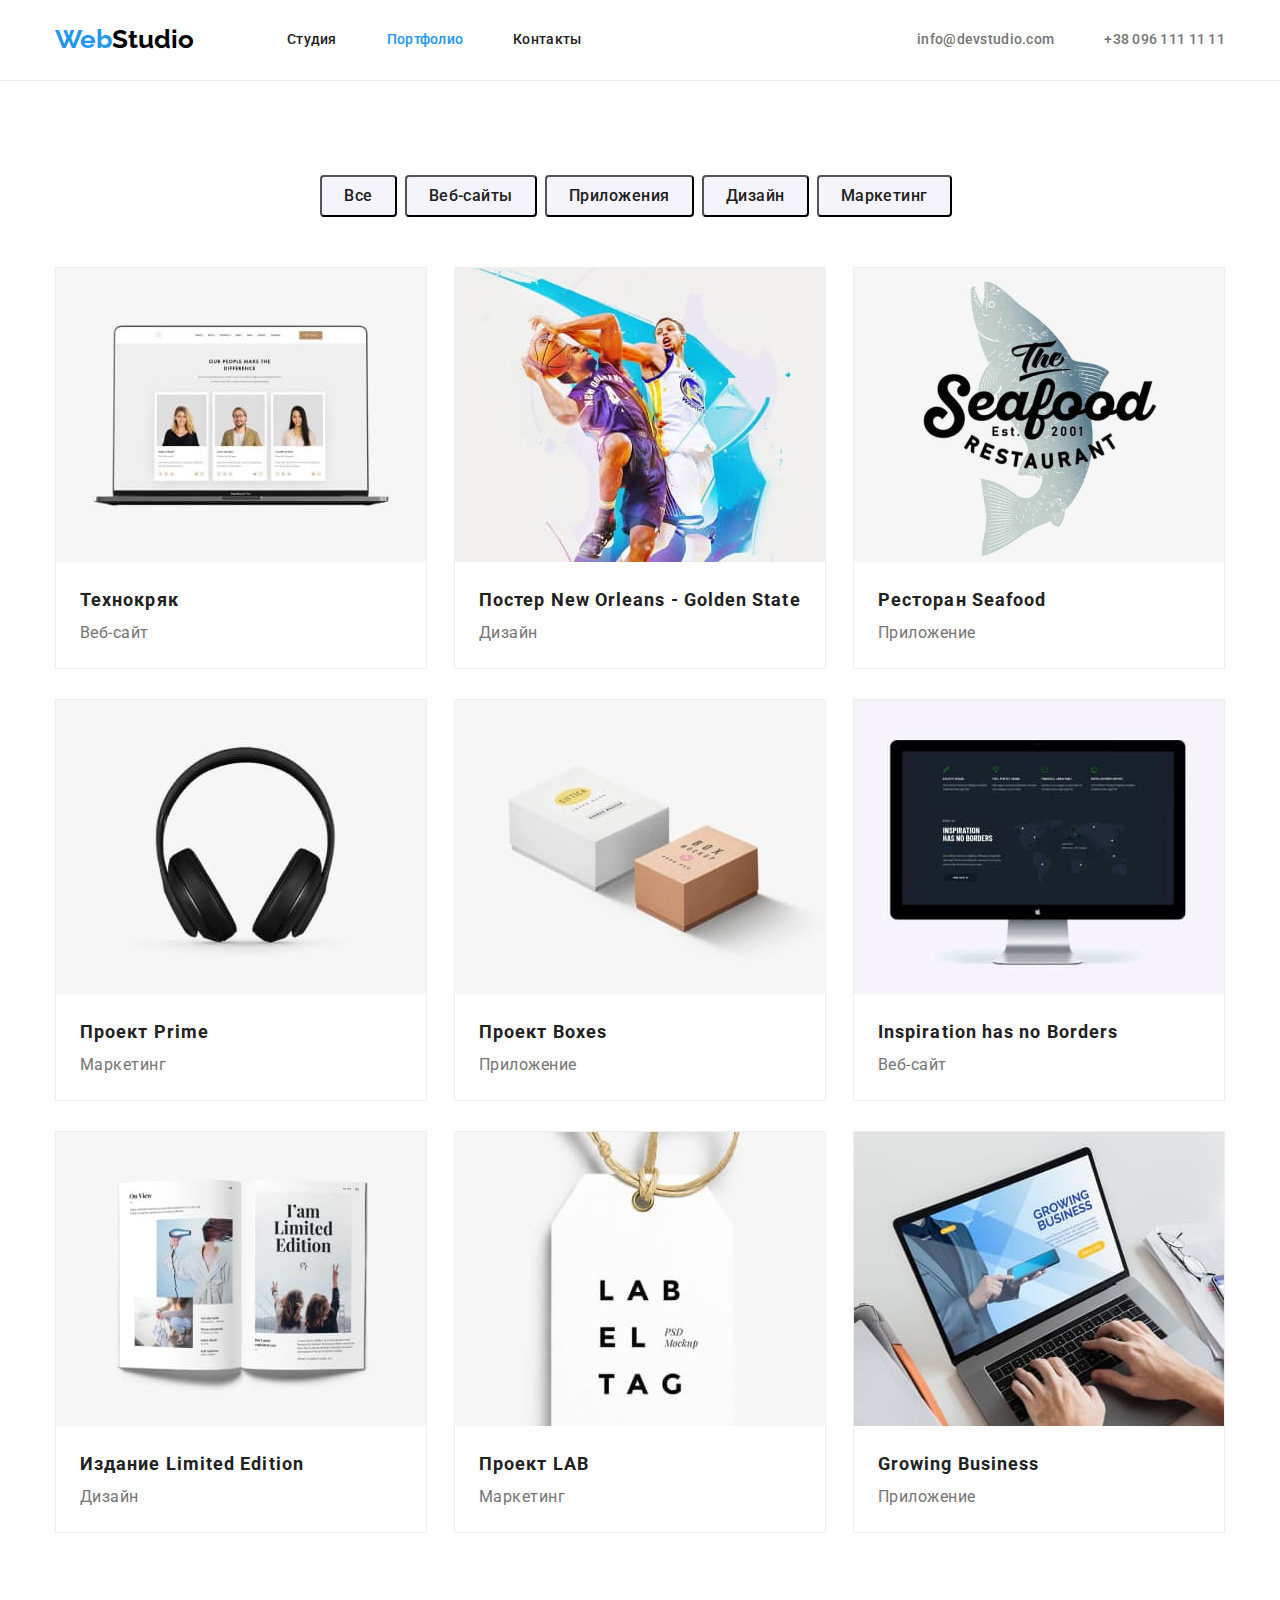
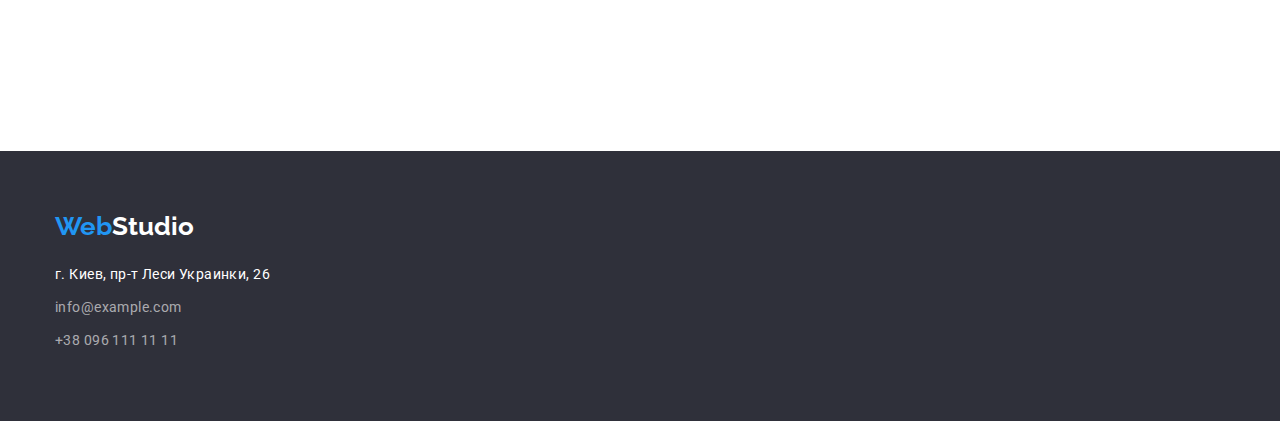
==== commit a523e364: "hw03" ====
--- a/portfolio.html
+++ b/portfolio.html
@@ -6,6 +6,7 @@
     <meta http-equiv="X-UA-Compatible" content="IE=edge">
     <meta name="viewport" content="width=device-width, initial-scale=1.0">
     <title>Portfolio</title>
+    <link rel="stylesheet" href="https://cdnjs.cloudflare.com/ajax/libs/modern-normalize/1.0.0/modern-normalize.min.css" />
     <link rel="stylesheet" href="./css/styles.css" />
     <link rel="preconnect" href="https://fonts.googleapis.com">
     <link rel="preconnect" href="https://fonts.gstatic.com" crossorigin>
@@ -22,22 +23,22 @@
                     <span class="logo-header-half1">Web</span><span class="logo-header-half2">Studio</span>
                 </a>
                 <ul class="nav-list">
-                    <li>
+                    <li class="nav-list-item">
                         <a href="index.html" class="nav-item">Студия</a>
                     </li>
-                    <li>
+                    <li class="nav-list-item">
                         <a href="portfolio.html" class="nav-item"><span class="nav-focus-portfolio">Портфолио</span></a>
                     </li>
-                    <li>
+                    <li class="nav-list-item">
                         <a href="" class="nav-item">Контакты</a>
                     </li>
                 </ul>
             </nav>
             <ul class="header-address">
-                <li>
+                <li class="header-addr-list-item">
                     <a href="mailto:info@devstudio.com" class="header-address-item">info@devstudio.com</a>
                 </li>
-                <li>
+                <li class="header-addr-list-item">
                     <a href="tel:+380961111111" class="header-address-item">+38 096 111 11 11</a>
                 </li>
             </ul>
--- a/css/styles.css
+++ b/css/styles.css
@@ -52,14 +52,14 @@
 }
 
 /* HEADER */
+.header{
+    border-bottom: 1px solid #ECECEC;
+}
+
 .header-container{
     display: flex;
-    max-height: 80px;
     justify-content: space-between;
-    align-items: baseline;
-    border-bottom: 1px solid #ECECEC;
-    padding-top: 24px;
-    padding-bottom: 25px;
+    align-items: center;
 }
 
 .navigation{
@@ -94,10 +94,20 @@
     align-items: center;
 }
 
+.nav-list-item{
+    padding-top: 32px;
+    padding-bottom: 32px;
+    margin-right: 50px;
+    display: block;
+}
+
+.nav-list-item:last-child{
+    margin-right: 0px;
+}
+
 .nav-item {
     text-decoration: none;
     color: var(--secondary-text-color-theme-dark);
-    margin-right: 50px;
 }
 
 .nav-item:hover,
@@ -116,10 +126,17 @@
     margin-left: auto;
 }
 
+.header-addr-list-item{
+    margin-right: 50px;
+}
+
+.header-addr-list-item:last-child{
+    margin-right: 0px;
+}
+
 .header-address-item {
     text-decoration: none;
     color: var(--primary-text-color-theme-light);
-    margin-right: 50px;
 }
 
 .header-address-item:hover,
@@ -128,7 +145,7 @@
 }
 
 /* HERO */
-.studio-hero-container{
+.studio-hero{
     background-color: var(--background-color-theme);
     text-align: center;
     padding-top: 200px;
@@ -172,24 +189,33 @@
 }
 
 /* ABOUT */
-.about-container{
+.about-section-1{
     padding-top: 94px;
     padding-bottom: 94px;
 }
 
+.about-section-2{
+    padding-top: 0px;
+    padding-bottom: 94px;
+}
+
 .about-list {
     list-style: none;
     display: flex;
-    margin-bottom: 94px;
 }
 
 .about-list-item {
+    max-width: 270px;
     font-weight: 700;
     font-size: 14px;
     line-height: 1.14;
     letter-spacing: 0.03em;
     color: var(--secondary-text-color-theme-dark);
     margin-right: 30px;
+}
+
+.about-list-item:last-child{
+    margin-right: 0px;
 }
 
 .about-list-item-desc {
@@ -206,6 +232,7 @@
     line-height: 1.17;
     text-align: center;
     letter-spacing: 0.03em;
+    margin-bottom: 50px;
 }
 
 .about-img-list {
@@ -215,6 +242,10 @@
 
 .about-img-list-item{
     margin-right: 30px;
+}
+
+.about-img-list-item:last-child{
+    margin-right: 0px;
 }
 
 /* OUR TEAM */
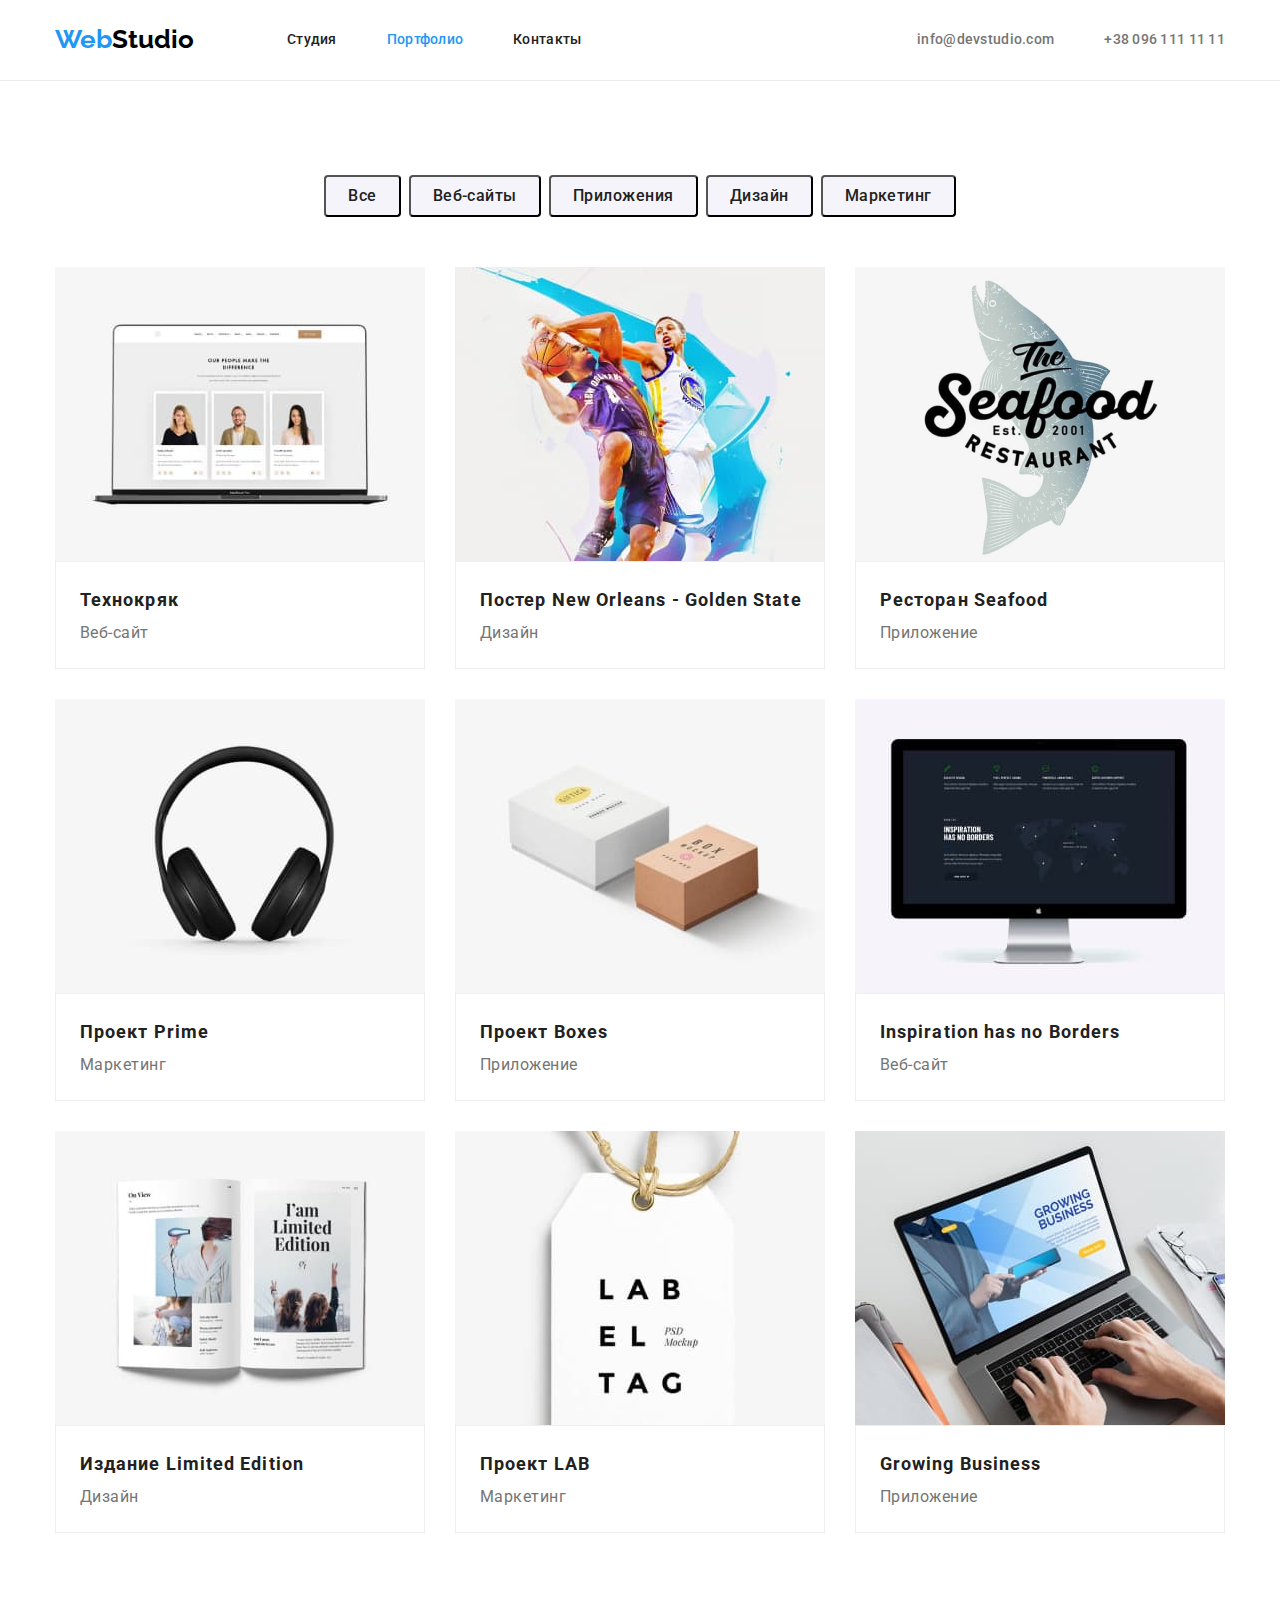
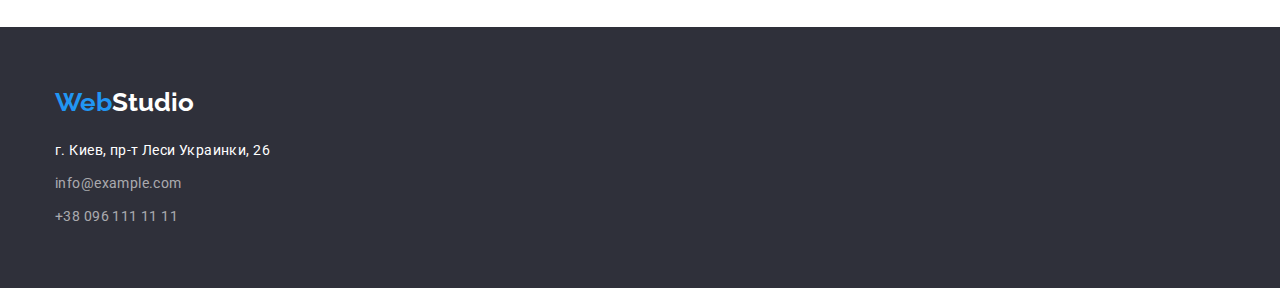
==== commit f9e56cf4: "hw03" ====
--- a/portfolio.html
+++ b/portfolio.html
@@ -46,30 +46,30 @@
     </header>
     <main>
         <!-- HERO -->
-        <section> 
-            <div class="container hero-container">   
+        <section class="portfolio-hero"> 
+            <div class="container portfolio-hero-container">   
                 <ul class="button-list">
-                    <li>
+                    <li class="button-list-li">
                         <button type="button" class="button-list-item">
                             Все
                         </button>
                     </li>
-                    <li>
+                    <li class="button-list-li">
                         <button type="button" class="button-list-item">
                             Веб-сайты
                         </button>
                     </li>
-                    <li>
+                    <li class="button-list-li">
                         <button type="button" class="button-list-item">
                             Приложения
                         </button>
                     </li>
-                    <li>
+                    <li class="button-list-li">
                         <button type="button" class="button-list-item">
                             Дизайн
                         </button>
                     </li>
-                    <li>
+                    <li class="button-list-li">
                         <button type="button" class="button-list-item">
                             Маркетинг
                         </button>
@@ -80,66 +80,84 @@
                     <li class="portfolio-example">
                         <a href="" class="link">
                             <img src="./images/portfolio/poster1.jpg" alt="Технокряк" width="370" height="294" />
-                            <h3 class="hero-img-list-item">Технокряк</h3>
-                            <p class="hero-img-list-item-desc">Веб-сайт</p>
+                            <div class="hero-img-list-desc">
+                                <h3 class="hero-img-list-item">Технокряк</h3>
+                                <p class="hero-img-list-item-desc">Веб-сайт</p>
+                            </div>
                         </a>
                     </li>
                     <li class="portfolio-example">
                         <a href="" class="link">
                             <img src="./images/portfolio/poster2.jpg" alt="Постер New Orleans - Golden State" width="370"
                                 height="294" />
-                            <h3 lang="en" class="hero-img-list-item">Постер New Orleans - Golden State</h3>
-                            <p class="hero-img-list-item-desc">Дизайн</p>
+                            <div class="hero-img-list-desc">
+                                <h3 lang="en" class="hero-img-list-item">Постер New Orleans - Golden State</h3>
+                                <p class="hero-img-list-item-desc">Дизайн</p>
+                            </div>
                         </a>    
                     </li>
                     <li class="portfolio-example">
                         <a href="" class="link">
                             <img src="./images/portfolio/poster3.jpg" alt="Ресторан Seafood" width="370" height="294" />
-                            <h3 lang="en" class="hero-img-list-item">Ресторан Seafood</h3>
-                            <p class="hero-img-list-item-desc">Приложение</p>
+                            <div class="hero-img-list-desc">
+                                <h3 lang="en" class="hero-img-list-item">Ресторан Seafood</h3>
+                                <p class="hero-img-list-item-desc">Приложение</p>
+                            </div>
                         </a>
                     </li>
                     <li class="portfolio-example">
                         <a href="" class="link">
                             <img src="./images/portfolio/poster4.jpg" alt="Проект Prime" width="370" height="294" />
-                            <h3 lang="en" class="hero-img-list-item">Проект Prime</h3>
-                            <p class="hero-img-list-item-desc">Маркетинг</p>
+                            <div class="hero-img-list-desc">
+                                <h3 lang="en" class="hero-img-list-item">Проект Prime</h3>
+                                <p class="hero-img-list-item-desc">Маркетинг</p>
+                            </div>
                         </a>
                     </li>
                     <li class="portfolio-example">
                         <a href="" class="link">
                             <img src="./images/portfolio/poster5.jpg" alt="Проект Boxes" width="370" height="294" />
-                            <h3 lang="en" class="hero-img-list-item">Проект Boxes</h3>
-                            <p class="hero-img-list-item-desc">Приложение</p>
+                            <div class="hero-img-list-desc">
+                                <h3 lang="en" class="hero-img-list-item">Проект Boxes</h3>
+                                <p class="hero-img-list-item-desc">Приложение</p>
+                            </div>
                         </a>
                     </li>
                     <li class="portfolio-example">
                         <a href="" class="link">
                             <img src="./images/portfolio/poster6.jpg" alt="Inspiration has no Borders" width="370"
                                 height="294" />
-                            <h3 lang="en" class="hero-img-list-item">Inspiration has no Borders</h3>
-                            <p class="hero-img-list-item-desc">Веб-сайт</p>
+                            <div class="hero-img-list-desc">
+                                <h3 lang="en" class="hero-img-list-item">Inspiration has no Borders</h3>
+                                <p class="hero-img-list-item-desc">Веб-сайт</p>
+                            </div>
                         </a>
                     </li>
-                    <li class="portfolio-example">
+                    <li class="portfolio-example-bottom">
                         <a href="" class="link">
                             <img src="./images/portfolio/poster7.jpg" alt="Издание Limited Edition" width="370" height="294" />
-                            <h3 lang="en" class="hero-img-list-item">Издание Limited Edition</h3>
-                            <p class="hero-img-list-item-desc">Дизайн</p>
+                            <div class="hero-img-list-desc">
+                                <h3 lang="en" class="hero-img-list-item">Издание Limited Edition</h3>
+                                <p class="hero-img-list-item-desc">Дизайн</p>
+                            </div>
                         </a>
                     </li>
-                    <li class="portfolio-example">
+                    <li class="portfolio-example-bottom">
                         <a href="" class="link">
                             <img src="./images/portfolio/poster8.jpg" alt="Проект LAB" width="370" height="294" />
-                            <h3 lang="en" class="hero-img-list-item">Проект LAB</h3>
-                            <p class="hero-img-list-item-desc">Маркетинг</p>
+                            <div class="hero-img-list-desc">
+                                <h3 lang="en" class="hero-img-list-item">Проект LAB</h3>
+                                <p class="hero-img-list-item-desc">Маркетинг</p>
+                            </div>
                         </a>
                     </li>
-                    <li class="portfolio-example">
+                    <li class="portfolio-example-bottom">
                         <a href="" class="link">
                             <img src="./images/portfolio/poster9.jpg" alt="Growing Business" width="370" height="294" />
-                            <h3 lang="en" class="hero-img-list-item">Growing Business</h3>
-                            <p class="hero-img-list-item-desc">Приложение</p>
+                            <div class="hero-img-list-desc">
+                                <h3 lang="en" class="hero-img-list-item">Growing Business</h3>
+                                <p class="hero-img-list-item-desc">Приложение</p>
+                            </div>
                         </a>
                     </li>
                 </ul>
@@ -151,7 +169,7 @@
             <a href="" class="logo-footer">
                 <span class="logo-footer-half1">Web</span><span class="logo-footer-half2">Studio</span>
             </a>
-            <address>
+            <address class="footer-address">
                 <ul class="footer-list">
                     <li class="footer-list-item">
                         <a href="https://goo.gl/maps/MEoNGuuaQragfdpd9" target="_blank" rel="noopener noreferrer"
--- a/css/styles.css
+++ b/css/styles.css
@@ -95,19 +95,19 @@
 }
 
 .nav-list-item{
+    margin-right: 50px;
+}
+
+.nav-list-item:last-child{
+    margin-right: 0px;
+}
+
+.nav-item {
+    text-decoration: none;
+    color: var(--secondary-text-color-theme-dark);
     padding-top: 32px;
     padding-bottom: 32px;
-    margin-right: 50px;
     display: block;
-}
-
-.nav-list-item:last-child{
-    margin-right: 0px;
-}
-
-.nav-item {
-    text-decoration: none;
-    color: var(--secondary-text-color-theme-dark);
 }
 
 .nav-item:hover,
@@ -223,6 +223,7 @@
     font-size: 14px;
     line-height: 1.72;
     letter-spacing: 0.03em;
+    margin-top: 10px;
     color: var(--primary-text-color-theme-light);
 }
 
@@ -250,11 +251,12 @@
 
 /* OUR TEAM */
 .our-team-container{
+
+}
+
+.our-team {
     padding-top: 94px;
     padding-bottom: 94px;
-}
-
-.our-team {
     background-color: var(--background-color-theme-light);
 }
 
@@ -280,6 +282,15 @@
     border-radius: 0px 0px 4px 4px;
 }
 
+.our-team-img-list-item:last-child{
+    margin-right: 0px;
+}
+
+.team-img-list-desc{
+    padding-top: 30px;
+    padding-bottom: 30px;
+}
+
 .our-team-img-list-item-text {
     font-weight: 500;
     font-size: 16px;
@@ -287,7 +298,6 @@
     letter-spacing: 0.03em;
     color: var(--secondary-text-color-theme-dark);
     text-align: center;
-    margin-top: 30px;
     margin-bottom: 10px;
 }
 
@@ -298,17 +308,17 @@
     letter-spacing: 0.03em;
     color: var(--primary-text-color-theme-light);
     text-align: center;
-    margin-bottom: 30px;
 }
 
 /* FOOTER */
 .footer {
-    background: var(--background-color-theme);
-}
-
-.footer-container{
     padding-top: 60px;
     padding-bottom: 60px;
+    background: var(--background-color-theme);
+}
+
+.footer-container{
+
 }
 
 .logo-footer {
@@ -327,8 +337,11 @@
     color: var(--primary-title-color-theme-light);
 }
 
+.footer-address{
+    margin-top: 20px;
+}
+
 .footer-list {
-    margin-top: 20px;
     list-style: none;
 }
 
@@ -338,6 +351,10 @@
     line-height: 1.72;
     letter-spacing: 0.03em;
     margin-bottom: 9px;
+}
+
+.footer-list-item:last-child{
+    margin-bottom: 0px;
 }
 
 .footer-address-item1 {
@@ -385,9 +402,12 @@
     color: var(--primary-title-color-theme-light);
 }
 
-.hero-container{
+.portfolio-hero{
     padding-top: 94px;
     padding-bottom: 94px;
+}
+
+.hero-container{
     align-items: center;
     justify-content: center;
 }
@@ -397,6 +417,14 @@
     display: flex;
     margin-bottom: 50px;
     justify-content: center;
+}
+
+.button-list-li{
+    margin-right: 8px;
+}
+
+.button-list-li:last-child{
+    margin-right: 0px;
 }
 
 .button-list-item {
@@ -410,7 +438,6 @@
     padding: 6px 22px;
     border-radius: 4px;
     cursor: pointer;
-    margin-right: 8px;
 }
 
 .button-list-item:hover,
@@ -424,15 +451,21 @@
     display: flex;
     flex-wrap: wrap;
     justify-content: space-between;
-    padding-bottom: 94px;
 }
 
 .portfolio-example{
-    width: 372px;
-    box-sizing: border-box;
+    width: 370px;
     background: var(--primary-title-color-theme-light);
+    margin-bottom: 30px;
+}
+
+.portfolio-example-bottom{
+    width: 370px;
+    background: var(--primary-title-color-theme-light);
+}
+
+.hero-img-list-desc{
     border: 1px solid #EEEEEE;
-    margin-bottom: 30px;
 }
 
 .hero-img-list-item {
